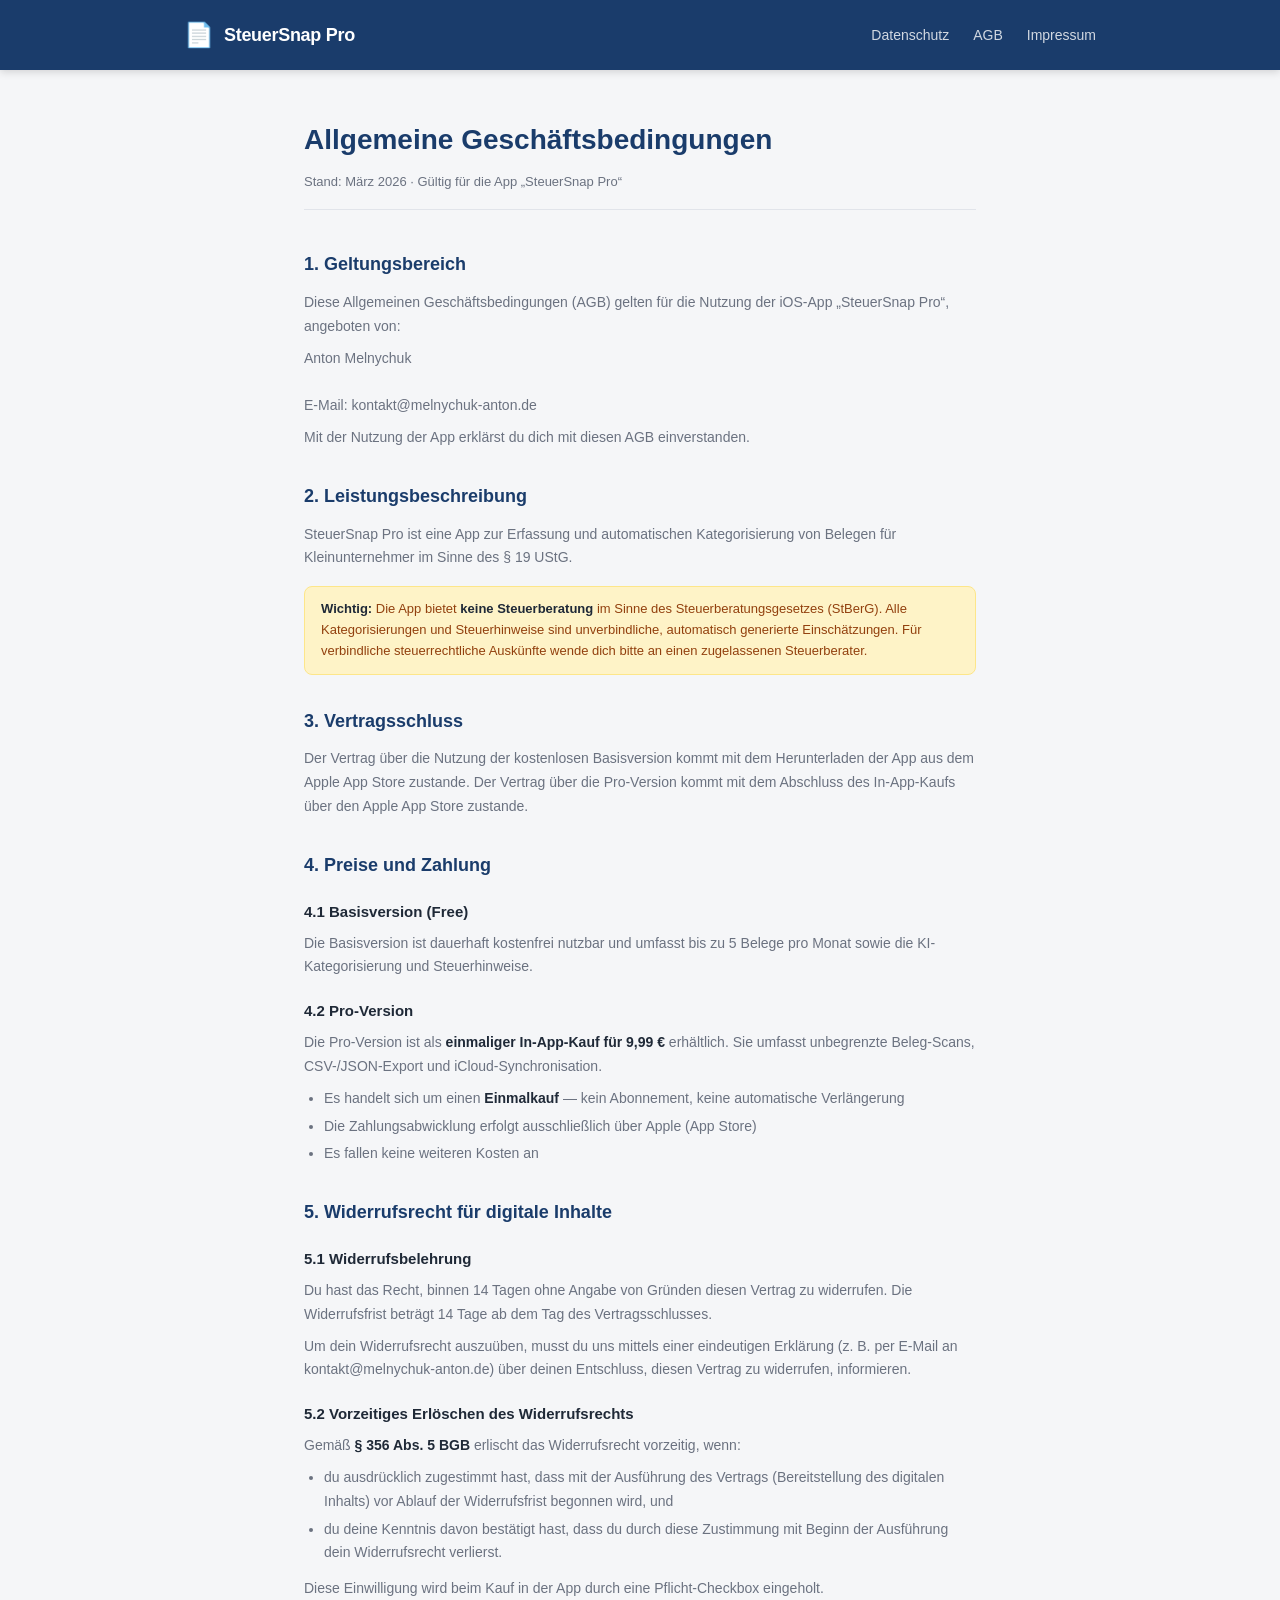
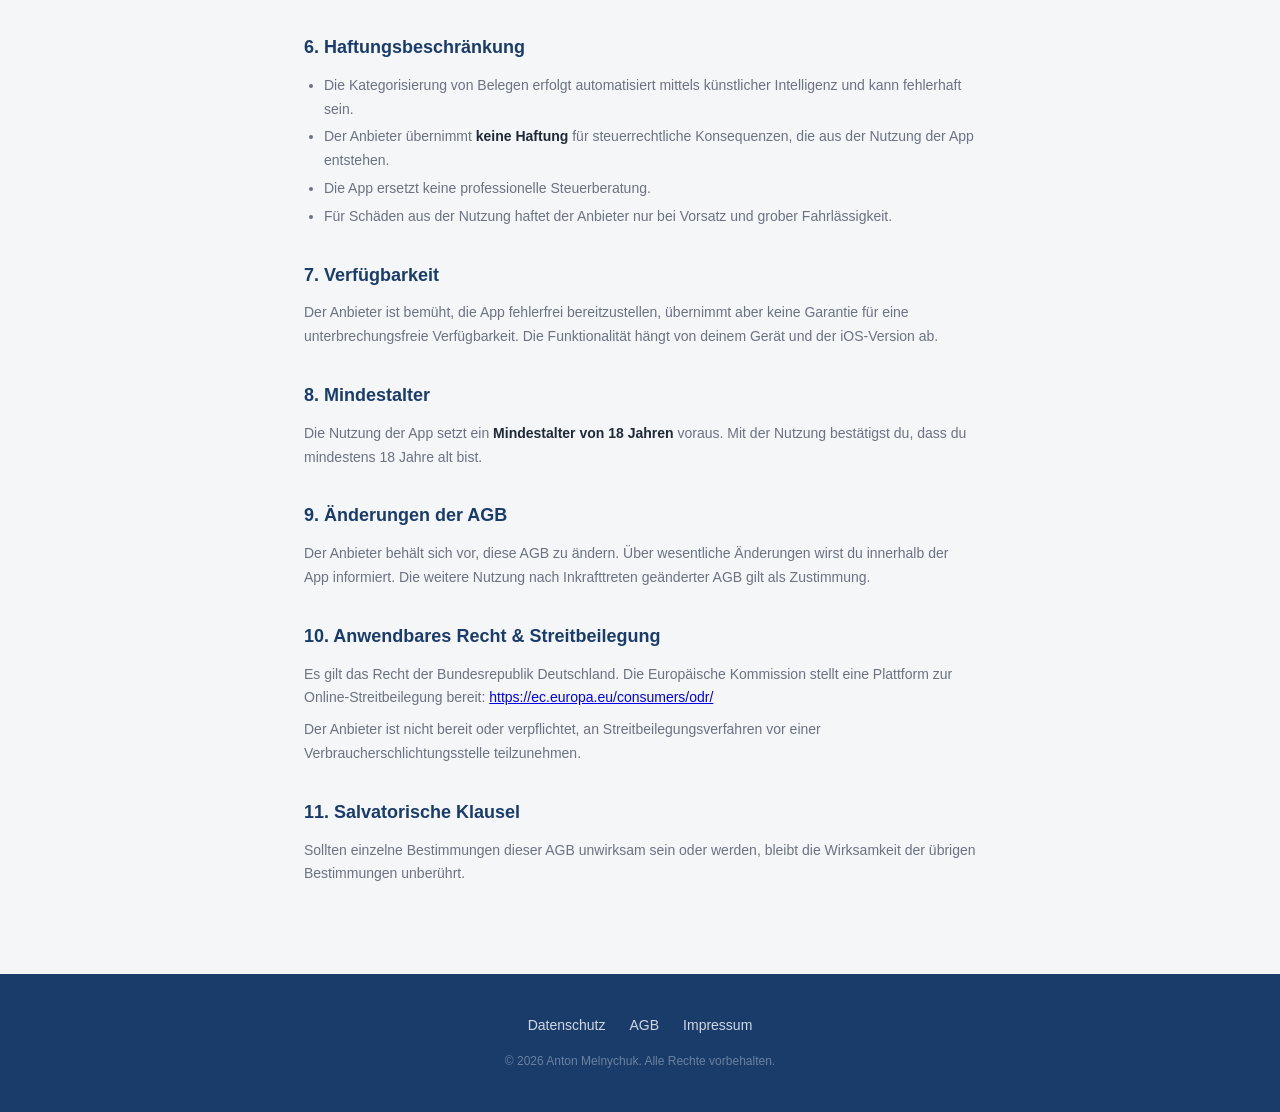
==== agb.html @ 7c4c87a4 "Initial commit: SteuerSnap Pro legal website - index.html: Landing page mit Features & Pricing - dat" ====
<!DOCTYPE html>
<html lang="de">
<head>
    <meta charset="UTF-8">
    <meta name="viewport" content="width=device-width, initial-scale=1.0">
    <title>AGB — SteuerSnap Pro</title>
    <meta name="description" content="Allgemeine Gesch&auml;ftsbedingungen f&uuml;r SteuerSnap Pro.">
    <link rel="stylesheet" href="style.css">
</head>
<body>
    <header class="site-header">
        <div class="container">
            <a href="index.html" class="logo">
                <span class="logo-icon">📄</span>
                <span class="logo-text">SteuerSnap Pro</span>
            </a>
            <nav>
                <a href="datenschutz.html">Datenschutz</a>
                <a href="agb.html">AGB</a>
                <a href="impressum.html">Impressum</a>
            </nav>
        </div>
    </header>

    <main class="legal-page">
        <div class="container">
            <h1>Allgemeine Gesch&auml;ftsbedingungen</h1>
            <p class="legal-meta">Stand: M&auml;rz 2026 &middot; G&uuml;ltig f&uuml;r die App &bdquo;SteuerSnap Pro&ldquo;</p>

            <h2>1. Geltungsbereich</h2>
            <p>Diese Allgemeinen Gesch&auml;ftsbedingungen (AGB) gelten f&uuml;r die Nutzung der iOS-App &bdquo;SteuerSnap Pro&ldquo;, angeboten von:</p>
            <p>
                Anton Melnychuk<br>
                <!-- [PRÜFEN: Adresse vor Launch einfügen] --><br>
                E-Mail: kontakt@melnychuk-anton.de
            </p>
            <p>Mit der Nutzung der App erkl&auml;rst du dich mit diesen AGB einverstanden.</p>

            <h2>2. Leistungsbeschreibung</h2>
            <p>SteuerSnap Pro ist eine App zur Erfassung und automatischen Kategorisierung von Belegen f&uuml;r Kleinunternehmer im Sinne des &sect; 19 UStG.</p>
            <div class="hinweis">
                <strong>Wichtig:</strong> Die App bietet <strong>keine Steuerberatung</strong> im Sinne des Steuerberatungsgesetzes (StBerG). Alle Kategorisierungen und Steuerhinweise sind unverbindliche, automatisch generierte Einsch&auml;tzungen. F&uuml;r verbindliche steuerrechtliche Ausk&uuml;nfte wende dich bitte an einen zugelassenen Steuerberater.
            </div>

            <h2>3. Vertragsschluss</h2>
            <p>Der Vertrag &uuml;ber die Nutzung der kostenlosen Basisversion kommt mit dem Herunterladen der App aus dem Apple App Store zustande. Der Vertrag &uuml;ber die Pro-Version kommt mit dem Abschluss des In-App-Kaufs &uuml;ber den Apple App Store zustande.</p>

            <h2>4. Preise und Zahlung</h2>
            <h3>4.1 Basisversion (Free)</h3>
            <p>Die Basisversion ist dauerhaft kostenfrei nutzbar und umfasst bis zu 5 Belege pro Monat sowie die KI-Kategorisierung und Steuerhinweise.</p>

            <h3>4.2 Pro-Version</h3>
            <p>Die Pro-Version ist als <strong>einmaliger In-App-Kauf f&uuml;r 9,99&nbsp;&euro;</strong> erh&auml;ltlich. Sie umfasst unbegrenzte Beleg-Scans, CSV-/JSON-Export und iCloud-Synchronisation.</p>
            <ul>
                <li>Es handelt sich um einen <strong>Einmalkauf</strong> &mdash; kein Abonnement, keine automatische Verl&auml;ngerung</li>
                <li>Die Zahlungsabwicklung erfolgt ausschlie&szlig;lich &uuml;ber Apple (App Store)</li>
                <li>Es fallen keine weiteren Kosten an</li>
            </ul>

            <h2>5. Widerrufsrecht f&uuml;r digitale Inhalte</h2>
            <h3>5.1 Widerrufsbelehrung</h3>
            <p>Du hast das Recht, binnen 14 Tagen ohne Angabe von Gr&uuml;nden diesen Vertrag zu widerrufen. Die Widerrufsfrist betr&auml;gt 14 Tage ab dem Tag des Vertragsschlusses.</p>
            <p>Um dein Widerrufsrecht auszu&uuml;ben, musst du uns mittels einer eindeutigen Erkl&auml;rung (z.&nbsp;B. per E-Mail an kontakt@melnychuk-anton.de) &uuml;ber deinen Entschluss, diesen Vertrag zu widerrufen, informieren.</p>

            <h3>5.2 Vorzeitiges Erl&ouml;schen des Widerrufsrechts</h3>
            <p>Gem&auml;&szlig; <strong>&sect; 356 Abs. 5 BGB</strong> erlischt das Widerrufsrecht vorzeitig, wenn:</p>
            <ul>
                <li>du ausdr&uuml;cklich zugestimmt hast, dass mit der Ausf&uuml;hrung des Vertrags (Bereitstellung des digitalen Inhalts) vor Ablauf der Widerrufsfrist begonnen wird, und</li>
                <li>du deine Kenntnis davon best&auml;tigt hast, dass du durch diese Zustimmung mit Beginn der Ausf&uuml;hrung dein Widerrufsrecht verlierst.</li>
            </ul>
            <p>Diese Einwilligung wird beim Kauf in der App durch eine Pflicht-Checkbox eingeholt.</p>

            <h2>6. Haftungsbeschr&auml;nkung</h2>
            <ul>
                <li>Die Kategorisierung von Belegen erfolgt automatisiert mittels k&uuml;nstlicher Intelligenz und kann fehlerhaft sein.</li>
                <li>Der Anbieter &uuml;bernimmt <strong>keine Haftung</strong> f&uuml;r steuerrechtliche Konsequenzen, die aus der Nutzung der App entstehen.</li>
                <li>Die App ersetzt keine professionelle Steuerberatung.</li>
                <li>F&uuml;r Sch&auml;den aus der Nutzung haftet der Anbieter nur bei Vorsatz und grober Fahrl&auml;ssigkeit.</li>
            </ul>

            <h2>7. Verf&uuml;gbarkeit</h2>
            <p>Der Anbieter ist bem&uuml;ht, die App fehlerfrei bereitzustellen, &uuml;bernimmt aber keine Garantie f&uuml;r eine unterbrechungsfreie Verf&uuml;gbarkeit. Die Funktionalit&auml;t h&auml;ngt von deinem Ger&auml;t und der iOS-Version ab.</p>

            <h2>8. Mindestalter</h2>
            <p>Die Nutzung der App setzt ein <strong>Mindestalter von 18 Jahren</strong> voraus. Mit der Nutzung best&auml;tigst du, dass du mindestens 18 Jahre alt bist.</p>

            <h2>9. &Auml;nderungen der AGB</h2>
            <p>Der Anbieter beh&auml;lt sich vor, diese AGB zu &auml;ndern. &Uuml;ber wesentliche &Auml;nderungen wirst du innerhalb der App informiert. Die weitere Nutzung nach Inkrafttreten ge&auml;nderter AGB gilt als Zustimmung.</p>

            <h2>10. Anwendbares Recht &amp; Streitbeilegung</h2>
            <p>Es gilt das Recht der Bundesrepublik Deutschland. Die Europ&auml;ische Kommission stellt eine Plattform zur Online-Streitbeilegung bereit: <a href="https://ec.europa.eu/consumers/odr/" target="_blank" rel="noopener">https://ec.europa.eu/consumers/odr/</a></p>
            <p>Der Anbieter ist nicht bereit oder verpflichtet, an Streitbeilegungsverfahren vor einer Verbraucherschlichtungsstelle teilzunehmen.</p>

            <h2>11. Salvatorische Klausel</h2>
            <p>Sollten einzelne Bestimmungen dieser AGB unwirksam sein oder werden, bleibt die Wirksamkeit der &uuml;brigen Bestimmungen unber&uuml;hrt.</p>
        </div>
    </main>

    <footer>
        <div class="container">
            <div class="footer-links">
                <a href="datenschutz.html">Datenschutz</a>
                <a href="agb.html">AGB</a>
                <a href="impressum.html">Impressum</a>
            </div>
            <p class="footer-copy">&copy; 2026 Anton Melnychuk. Alle Rechte vorbehalten.</p>
        </div>
    </footer>
</body>
</html>
---- style.css ----
/* ─── SteuerSnap Pro — Website Stylesheet ───────────────────────────────── */
/* Design: Behördlich-sachlich, Dunkelblau + Weiß, SF Pro-ähnlich           */

:root {
    --blau-dunkel: #1A3C6B;
    --blau-mittel: #2A5298;
    --blau-hell: #3D6BB5;
    --blau-accent: #4A90D9;
    --grau-hintergrund: #F5F6F8;
    --grau-karte: #FFFFFF;
    --grau-rand: #E1E4EA;
    --grau-text: #6B7280;
    --text-dunkel: #1F2937;
    --text-hell: #FFFFFF;
    --success: #059669;
    --muted: #9CA3AF;
    --radius: 12px;
    --radius-sm: 8px;
    --max-width: 960px;
}

* {
    margin: 0;
    padding: 0;
    box-sizing: border-box;
}

body {
    font-family: -apple-system, BlinkMacSystemFont, "SF Pro Text", "Segoe UI", Roboto, Helvetica, Arial, sans-serif;
    color: var(--text-dunkel);
    background: var(--grau-hintergrund);
    line-height: 1.6;
    -webkit-font-smoothing: antialiased;
}

.container {
    max-width: var(--max-width);
    margin: 0 auto;
    padding: 0 24px;
}

/* ─── Header ────────────────────────────────────────────────────────────── */

.site-header {
    background: var(--blau-dunkel);
    padding: 16px 0;
    position: sticky;
    top: 0;
    z-index: 100;
    box-shadow: 0 2px 8px rgba(0, 0, 0, 0.15);
}

.site-header .container {
    display: flex;
    justify-content: space-between;
    align-items: center;
}

.logo {
    display: flex;
    align-items: center;
    gap: 10px;
    text-decoration: none;
    color: var(--text-hell);
}

.logo-icon {
    font-size: 24px;
}

.logo-text {
    font-size: 18px;
    font-weight: 700;
    letter-spacing: -0.3px;
    color: var(--text-hell);
}

nav {
    display: flex;
    gap: 24px;
}

nav a {
    color: rgba(255, 255, 255, 0.8);
    text-decoration: none;
    font-size: 14px;
    font-weight: 500;
    transition: color 0.2s;
}

nav a:hover {
    color: var(--text-hell);
}

/* ─── Hero ──────────────────────────────────────────────────────────────── */

.hero {
    background: linear-gradient(135deg, var(--blau-dunkel) 0%, var(--blau-mittel) 100%);
    padding: 80px 0 72px;
    text-align: center;
    color: var(--text-hell);
}

.hero h1 {
    font-size: 42px;
    font-weight: 800;
    line-height: 1.15;
    letter-spacing: -0.5px;
    margin-bottom: 20px;
}

.hero .accent {
    color: #7CB9FF;
}

.hero .subtitle {
    font-size: 17px;
    line-height: 1.6;
    max-width: 580px;
    margin: 0 auto 32px;
    opacity: 0.9;
}

.badges {
    display: flex;
    justify-content: center;
    gap: 12px;
    flex-wrap: wrap;
}

.badge {
    display: inline-flex;
    align-items: center;
    gap: 6px;
    padding: 8px 16px;
    background: rgba(255, 255, 255, 0.12);
    border: 1px solid rgba(255, 255, 255, 0.2);
    border-radius: 20px;
    font-size: 13px;
    font-weight: 600;
}

/* ─── Features ──────────────────────────────────────────────────────────── */

.features {
    padding: 64px 0;
}

.features h2,
.pricing h2 {
    text-align: center;
    font-size: 28px;
    font-weight: 700;
    margin-bottom: 40px;
    color: var(--blau-dunkel);
}

.feature-grid {
    display: grid;
    grid-template-columns: repeat(3, 1fr);
    gap: 24px;
}

.feature-card {
    background: var(--grau-karte);
    border: 1px solid var(--grau-rand);
    border-radius: var(--radius);
    padding: 32px 24px;
    text-align: center;
}

.feature-number {
    width: 40px;
    height: 40px;
    border-radius: 50%;
    background: var(--blau-dunkel);
    color: var(--text-hell);
    font-size: 18px;
    font-weight: 700;
    display: inline-flex;
    align-items: center;
    justify-content: center;
    margin-bottom: 16px;
}

.feature-card h3 {
    font-size: 17px;
    font-weight: 700;
    margin-bottom: 8px;
    color: var(--blau-dunkel);
}

.feature-card p {
    font-size: 14px;
    color: var(--grau-text);
    line-height: 1.5;
}

/* ─── Pricing ───────────────────────────────────────────────────────────── */

.pricing {
    padding: 64px 0;
    background: white;
}

.pricing-grid {
    display: grid;
    grid-template-columns: repeat(2, 1fr);
    gap: 24px;
    max-width: 640px;
    margin: 0 auto;
}

.price-card {
    background: var(--grau-hintergrund);
    border: 1px solid var(--grau-rand);
    border-radius: var(--radius);
    padding: 32px 24px;
    text-align: center;
    position: relative;
}

.price-card.featured {
    background: white;
    border: 2px solid var(--blau-accent);
    box-shadow: 0 4px 24px rgba(42, 82, 152, 0.12);
}

.price-badge {
    position: absolute;
    top: -12px;
    left: 50%;
    transform: translateX(-50%);
    background: var(--blau-dunkel);
    color: white;
    padding: 4px 16px;
    border-radius: 12px;
    font-size: 12px;
    font-weight: 700;
}

.price-card h3 {
    font-size: 20px;
    font-weight: 700;
    color: var(--blau-dunkel);
    margin-bottom: 8px;
}

.price {
    font-size: 36px;
    font-weight: 800;
    color: var(--text-dunkel);
    margin-bottom: 4px;
}

.price-note {
    font-size: 13px;
    color: var(--grau-text);
    margin-bottom: 16px;
}

.price-card ul {
    list-style: none;
    text-align: left;
}

.price-card li {
    padding: 8px 0;
    font-size: 14px;
    border-top: 1px solid var(--grau-rand);
    display: flex;
    align-items: center;
    gap: 8px;
}

.price-card li.yes::before {
    content: "✓";
    color: var(--success);
    font-weight: 700;
}

.price-card li.no::before {
    content: "—";
    color: var(--muted);
    font-weight: 400;
}

.price-card li.no {
    color: var(--muted);
}

/* ─── Legal Pages ───────────────────────────────────────────────────────── */

.legal-page {
    padding: 48px 0 80px;
}

.legal-page .container {
    max-width: 720px;
}

.legal-page h1 {
    font-size: 28px;
    font-weight: 800;
    color: var(--blau-dunkel);
    margin-bottom: 8px;
}

.legal-page .legal-meta {
    font-size: 13px;
    color: var(--grau-text);
    margin-bottom: 40px;
    padding-bottom: 16px;
    border-bottom: 1px solid var(--grau-rand);
}

.legal-page h2 {
    font-size: 18px;
    font-weight: 700;
    color: var(--blau-dunkel);
    margin-top: 32px;
    margin-bottom: 12px;
}

.legal-page h3 {
    font-size: 15px;
    font-weight: 600;
    color: var(--text-dunkel);
    margin-top: 20px;
    margin-bottom: 8px;
}

.legal-page p,
.legal-page li {
    font-size: 14px;
    line-height: 1.7;
    color: var(--grau-text);
    margin-bottom: 8px;
}

.legal-page ul {
    padding-left: 20px;
    margin-bottom: 12px;
}

.legal-page li {
    margin-bottom: 4px;
}

.legal-page strong {
    color: var(--text-dunkel);
}

.legal-page .hinweis {
    background: #FEF3C7;
    border: 1px solid #FDE68A;
    border-radius: var(--radius-sm);
    padding: 12px 16px;
    font-size: 13px;
    color: #92400E;
    margin: 16px 0;
}

/* ─── Footer ────────────────────────────────────────────────────────────── */

footer {
    background: var(--blau-dunkel);
    color: rgba(255, 255, 255, 0.7);
    padding: 40px 0;
    text-align: center;
}

.footer-links {
    display: flex;
    justify-content: center;
    gap: 24px;
    margin-bottom: 16px;
}

.footer-links a {
    color: rgba(255, 255, 255, 0.8);
    text-decoration: none;
    font-size: 14px;
    font-weight: 500;
}

.footer-links a:hover {
    color: white;
}

.footer-note {
    font-size: 12px;
    max-width: 500px;
    margin: 0 auto 12px;
    opacity: 0.6;
}

.footer-copy {
    font-size: 12px;
    opacity: 0.5;
}

/* ─── Responsive ────────────────────────────────────────────────────────── */

@media (max-width: 768px) {
    .hero h1 {
        font-size: 30px;
    }

    .hero .subtitle {
        font-size: 15px;
    }

    .feature-grid {
        grid-template-columns: 1fr;
        gap: 16px;
    }

    .pricing-grid {
        grid-template-columns: 1fr;
    }

    nav {
        gap: 16px;
    }

    nav a {
        font-size: 13px;
    }

    .badges {
        gap: 8px;
    }

    .badge {
        font-size: 12px;
        padding: 6px 12px;
    }
}

@media (max-width: 480px) {
    .site-header .container {
        flex-direction: column;
        gap: 12px;
    }

    .hero {
        padding: 48px 0 40px;
    }

    .hero h1 {
        font-size: 26px;
    }
}
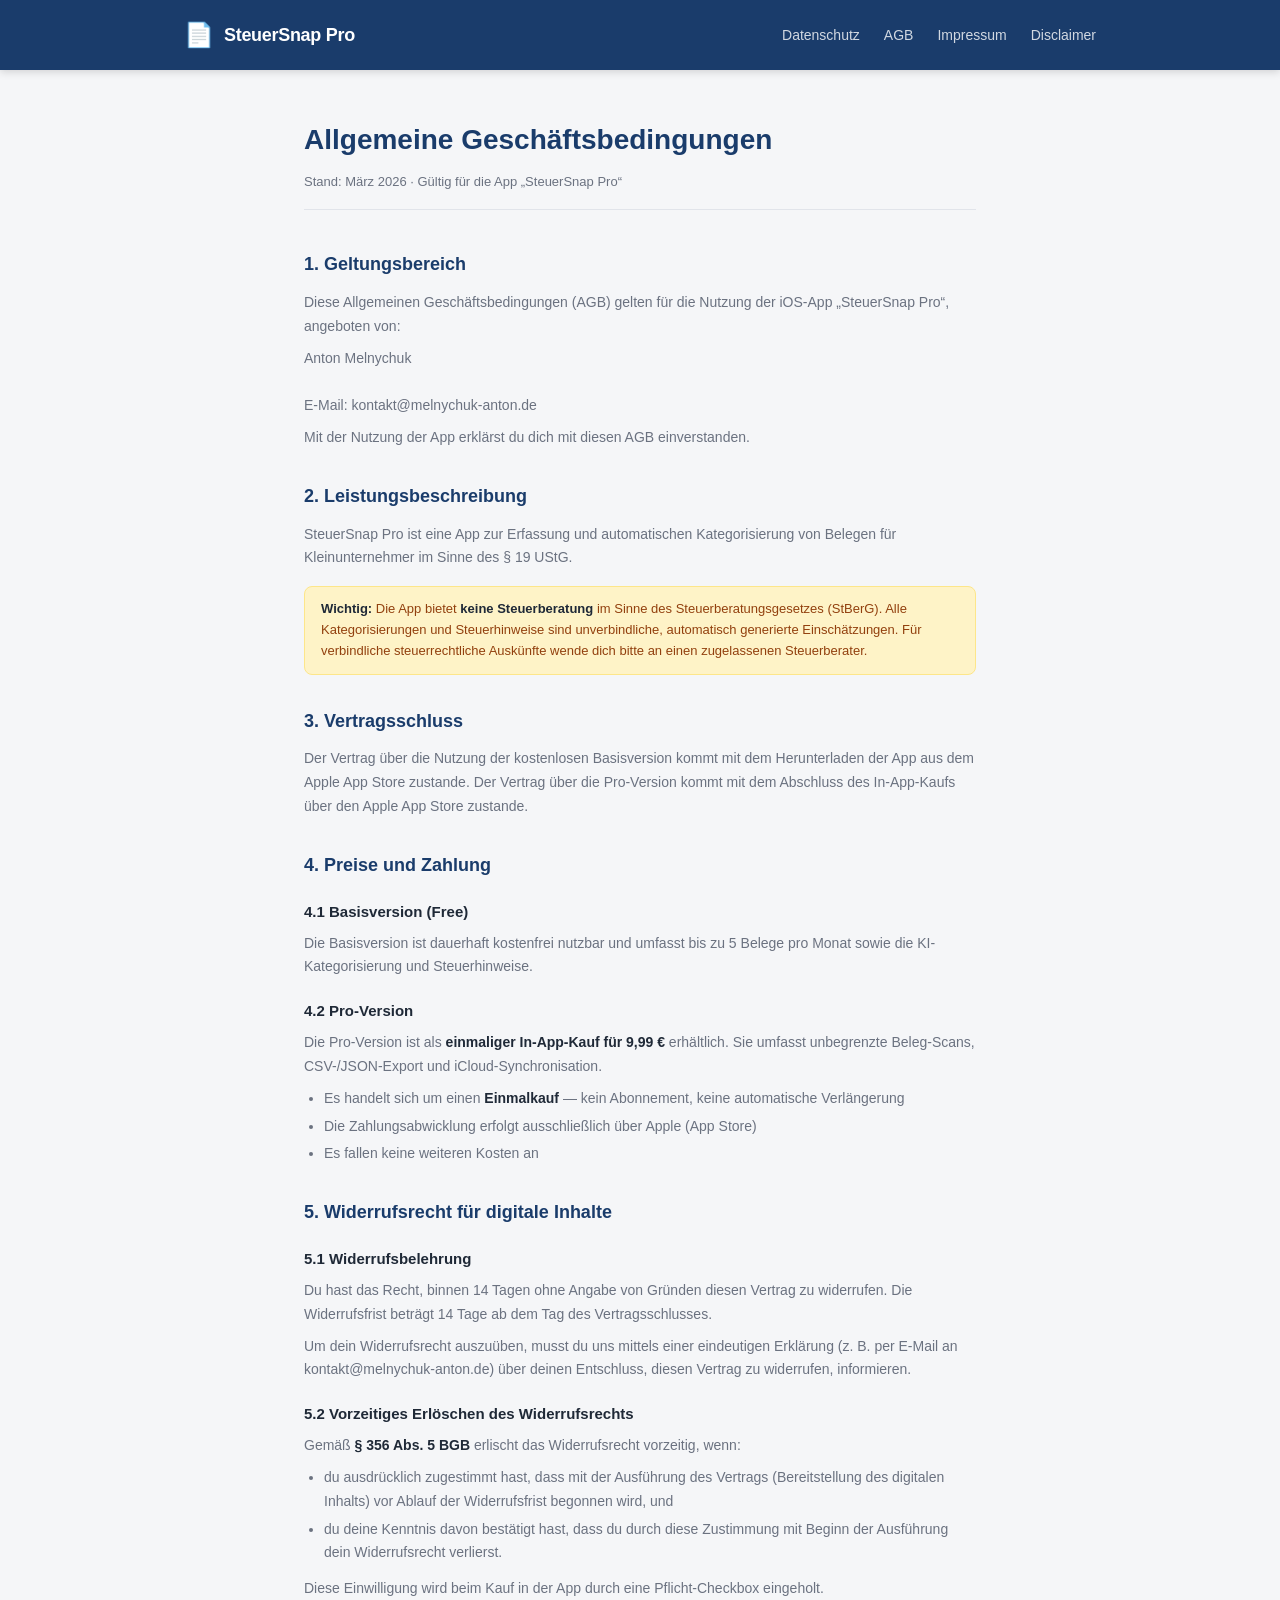
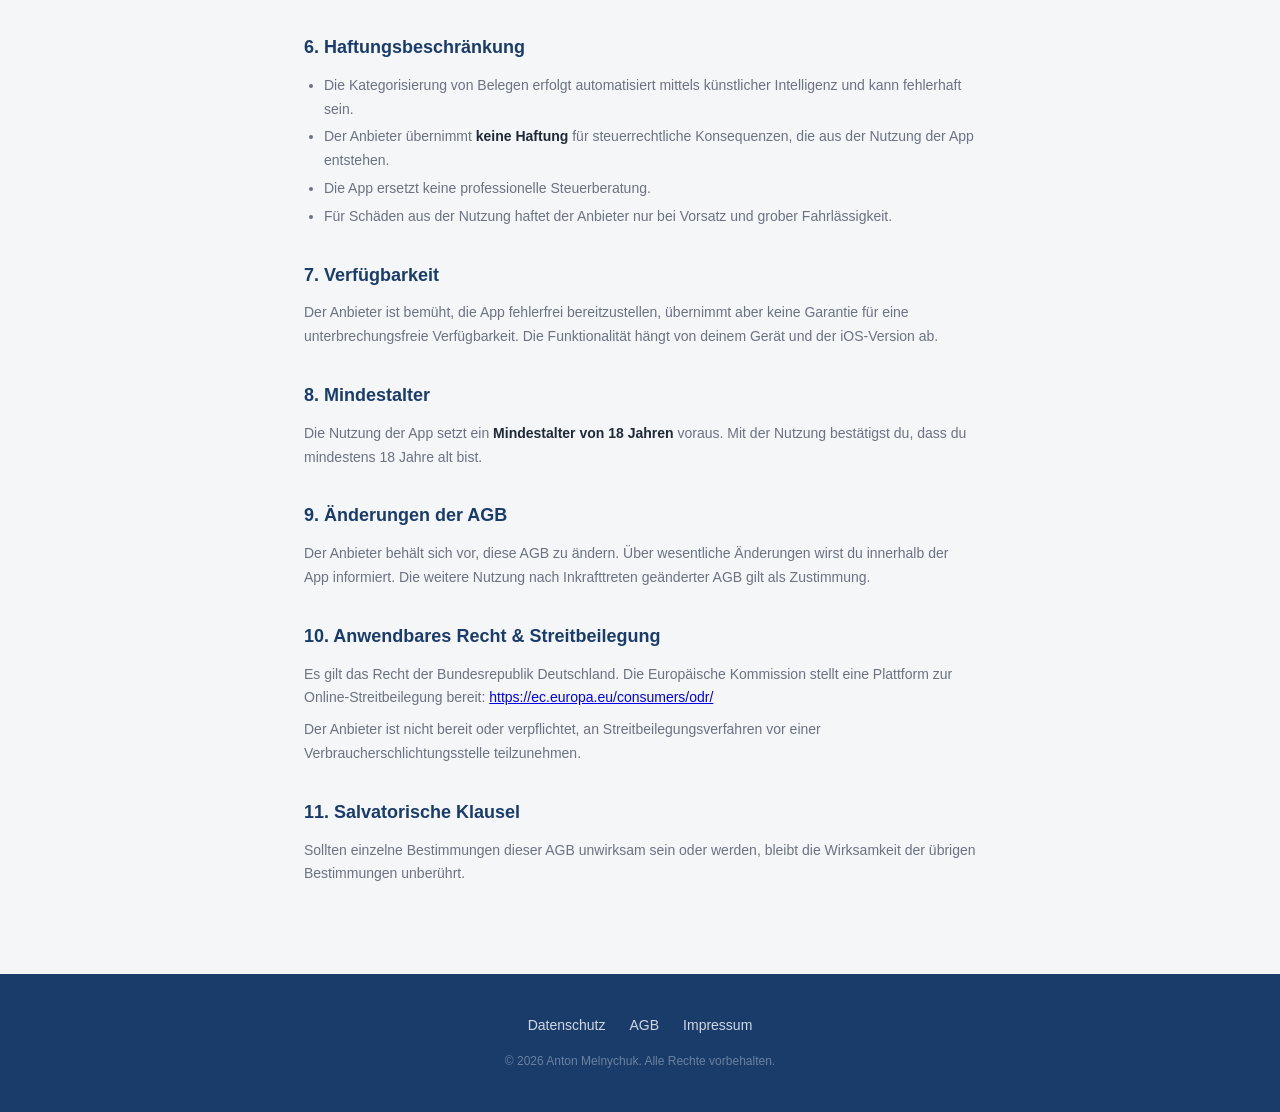
==== commit 479a2d5c: "feat(legal): Disclaimer-Seite + Navigation erweitert - disclaimer.html: Haftungsausschluss im besteh" ====
--- a/agb.html
+++ b/agb.html
@@ -18,6 +18,7 @@
                 <a href="datenschutz.html">Datenschutz</a>
                 <a href="agb.html">AGB</a>
                 <a href="impressum.html">Impressum</a>
+                <a href="disclaimer.html">Disclaimer</a>
             </nav>
         </div>
     </header>
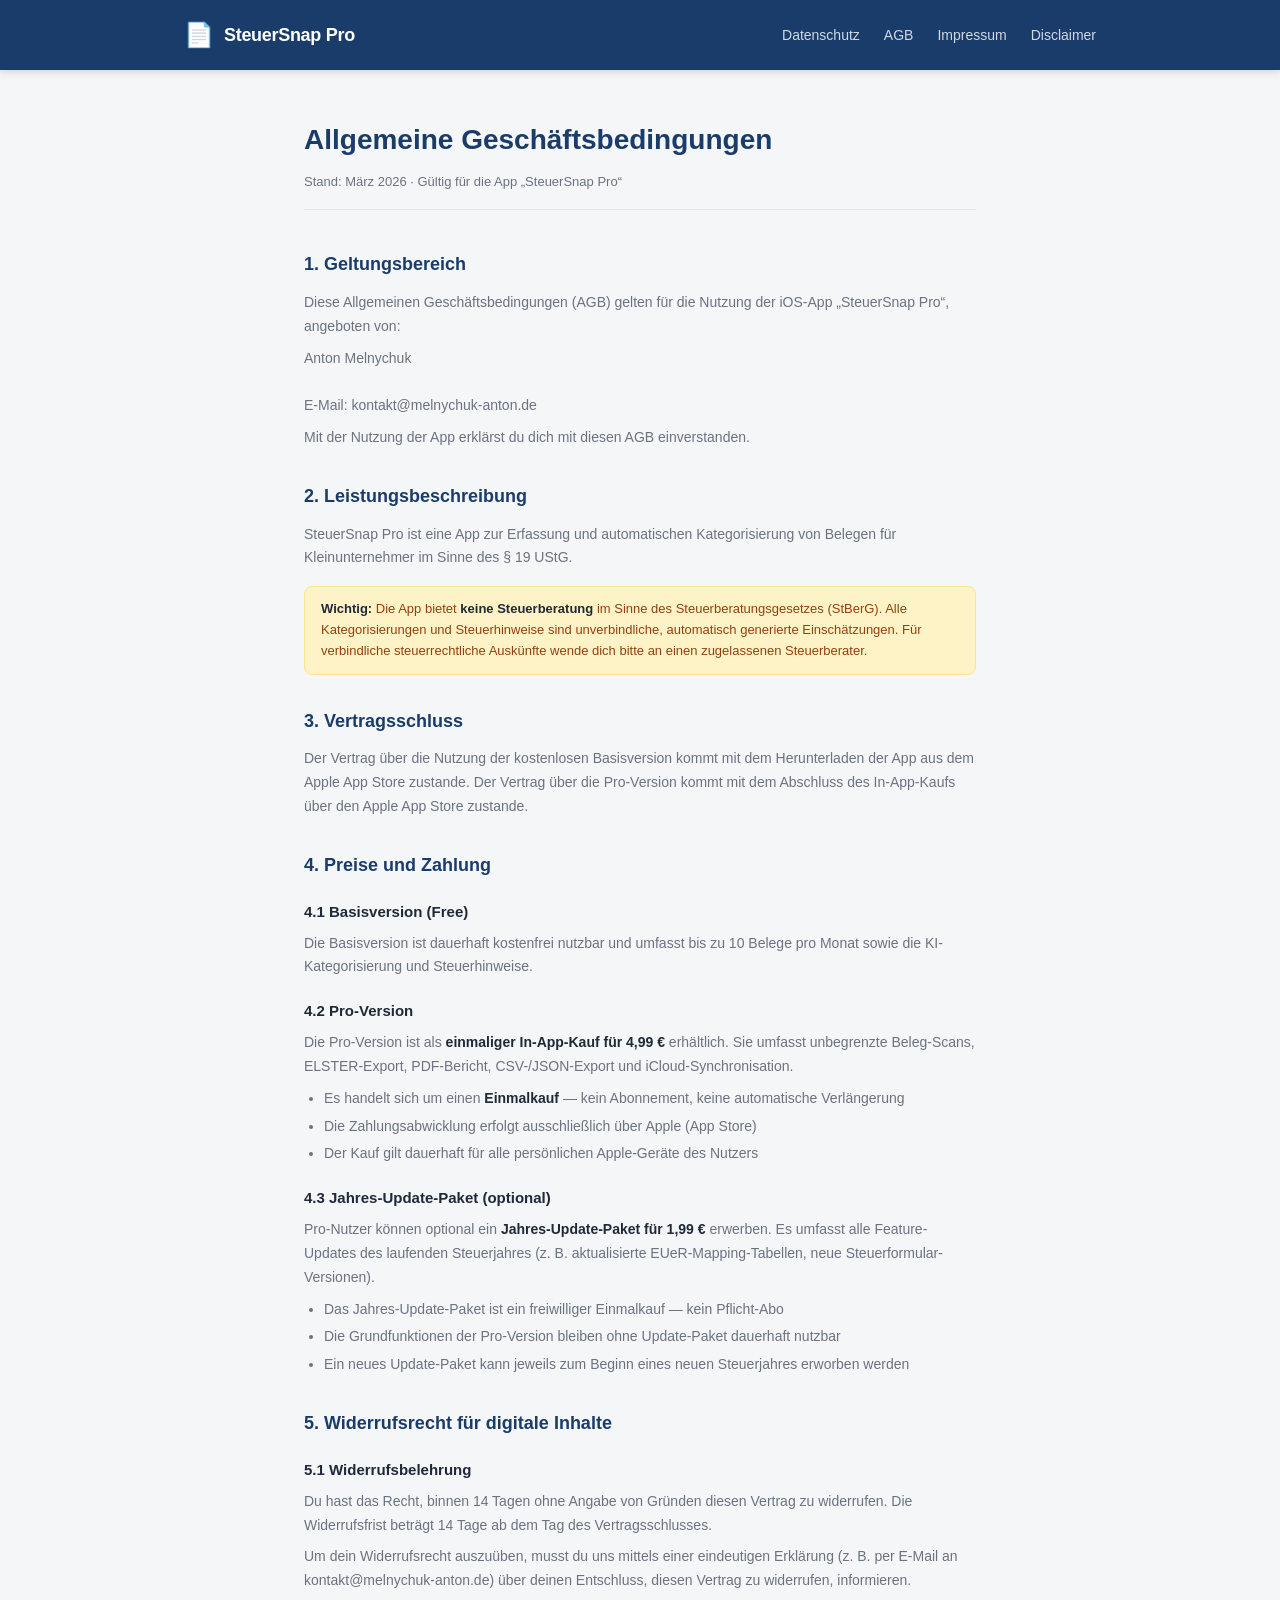
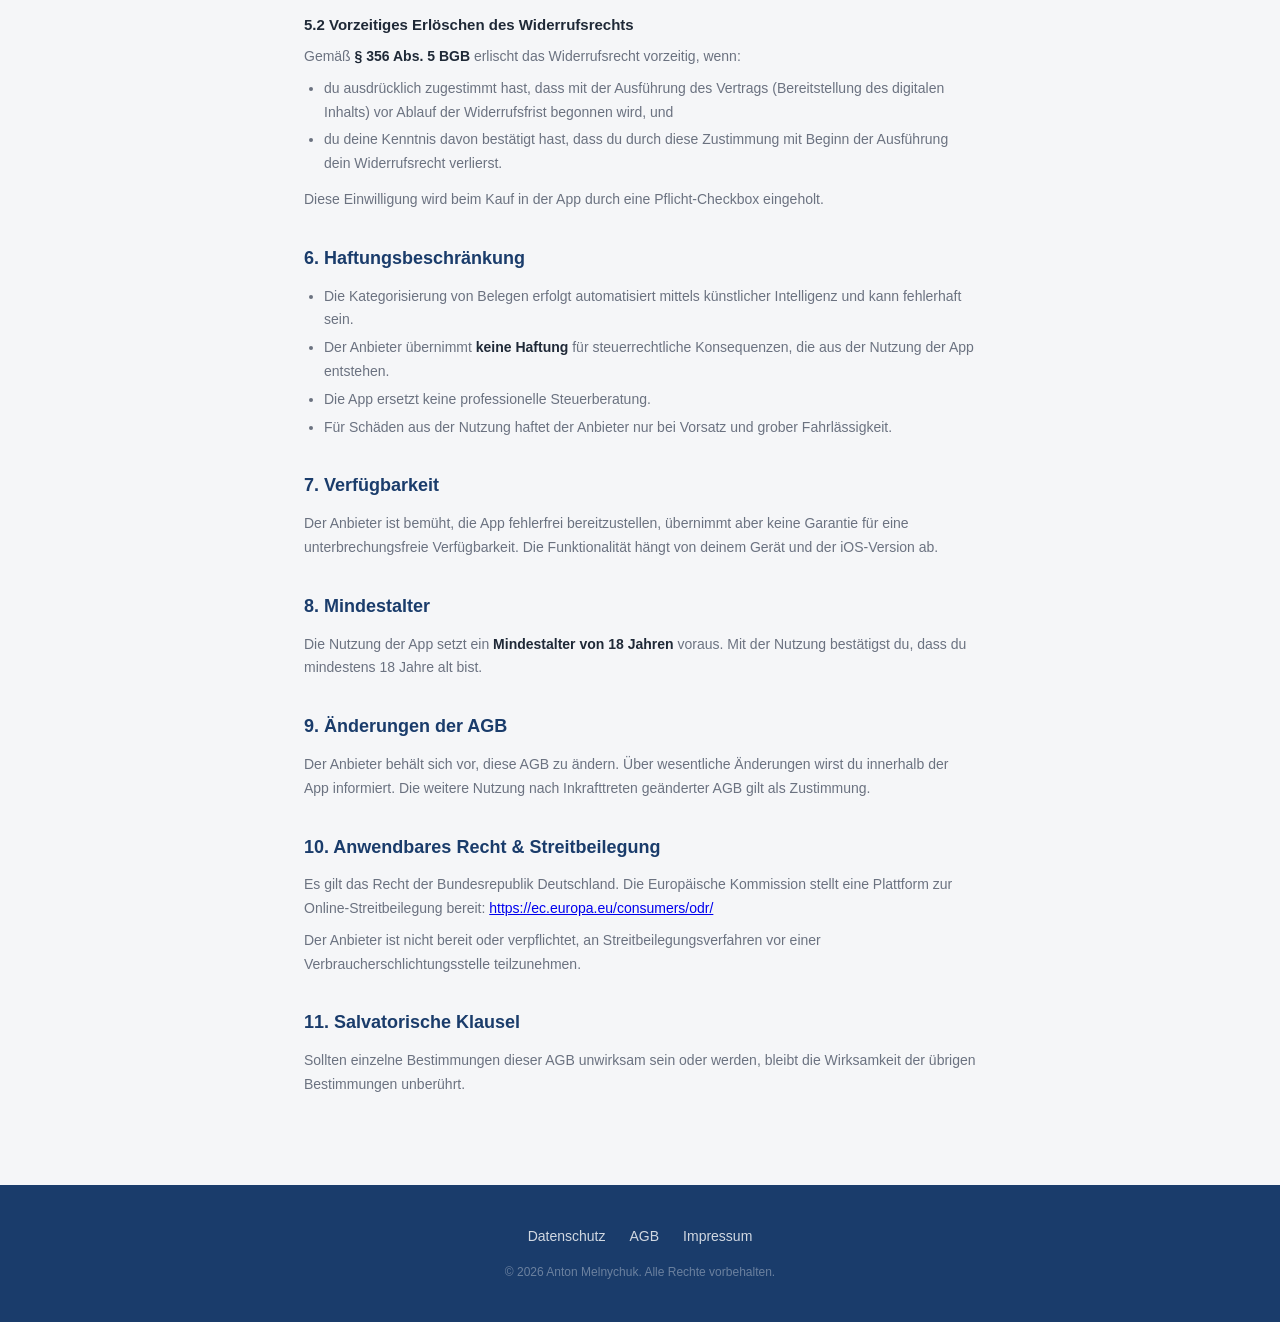
==== commit 94b28753: "feat(agb): Preismodell aktualisiert — 4,99 EUR + Update-Paket 1,99 EUR - Pro-Version: 9,99 → 4,99 EU" ====
--- a/agb.html
+++ b/agb.html
@@ -48,14 +48,22 @@
 
             <h2>4. Preise und Zahlung</h2>
             <h3>4.1 Basisversion (Free)</h3>
-            <p>Die Basisversion ist dauerhaft kostenfrei nutzbar und umfasst bis zu 5 Belege pro Monat sowie die KI-Kategorisierung und Steuerhinweise.</p>
+            <p>Die Basisversion ist dauerhaft kostenfrei nutzbar und umfasst bis zu 10 Belege pro Monat sowie die KI-Kategorisierung und Steuerhinweise.</p>
 
             <h3>4.2 Pro-Version</h3>
-            <p>Die Pro-Version ist als <strong>einmaliger In-App-Kauf f&uuml;r 9,99&nbsp;&euro;</strong> erh&auml;ltlich. Sie umfasst unbegrenzte Beleg-Scans, CSV-/JSON-Export und iCloud-Synchronisation.</p>
+            <p>Die Pro-Version ist als <strong>einmaliger In-App-Kauf f&uuml;r 4,99&nbsp;&euro;</strong> erh&auml;ltlich. Sie umfasst unbegrenzte Beleg-Scans, ELSTER-Export, PDF-Bericht, CSV-/JSON-Export und iCloud-Synchronisation.</p>
             <ul>
                 <li>Es handelt sich um einen <strong>Einmalkauf</strong> &mdash; kein Abonnement, keine automatische Verl&auml;ngerung</li>
                 <li>Die Zahlungsabwicklung erfolgt ausschlie&szlig;lich &uuml;ber Apple (App Store)</li>
-                <li>Es fallen keine weiteren Kosten an</li>
+                <li>Der Kauf gilt dauerhaft f&uuml;r alle pers&ouml;nlichen Apple-Ger&auml;te des Nutzers</li>
+            </ul>
+
+            <h3>4.3 Jahres-Update-Paket (optional)</h3>
+            <p>Pro-Nutzer k&ouml;nnen optional ein <strong>Jahres-Update-Paket f&uuml;r 1,99&nbsp;&euro;</strong> erwerben. Es umfasst alle Feature-Updates des laufenden Steuerjahres (z.&nbsp;B. aktualisierte EUeR-Mapping-Tabellen, neue Steuerformular-Versionen).</p>
+            <ul>
+                <li>Das Jahres-Update-Paket ist ein freiwilliger Einmalkauf &mdash; kein Pflicht-Abo</li>
+                <li>Die Grundfunktionen der Pro-Version bleiben ohne Update-Paket dauerhaft nutzbar</li>
+                <li>Ein neues Update-Paket kann jeweils zum Beginn eines neuen Steuerjahres erworben werden</li>
             </ul>
 
             <h2>5. Widerrufsrecht f&uuml;r digitale Inhalte</h2>
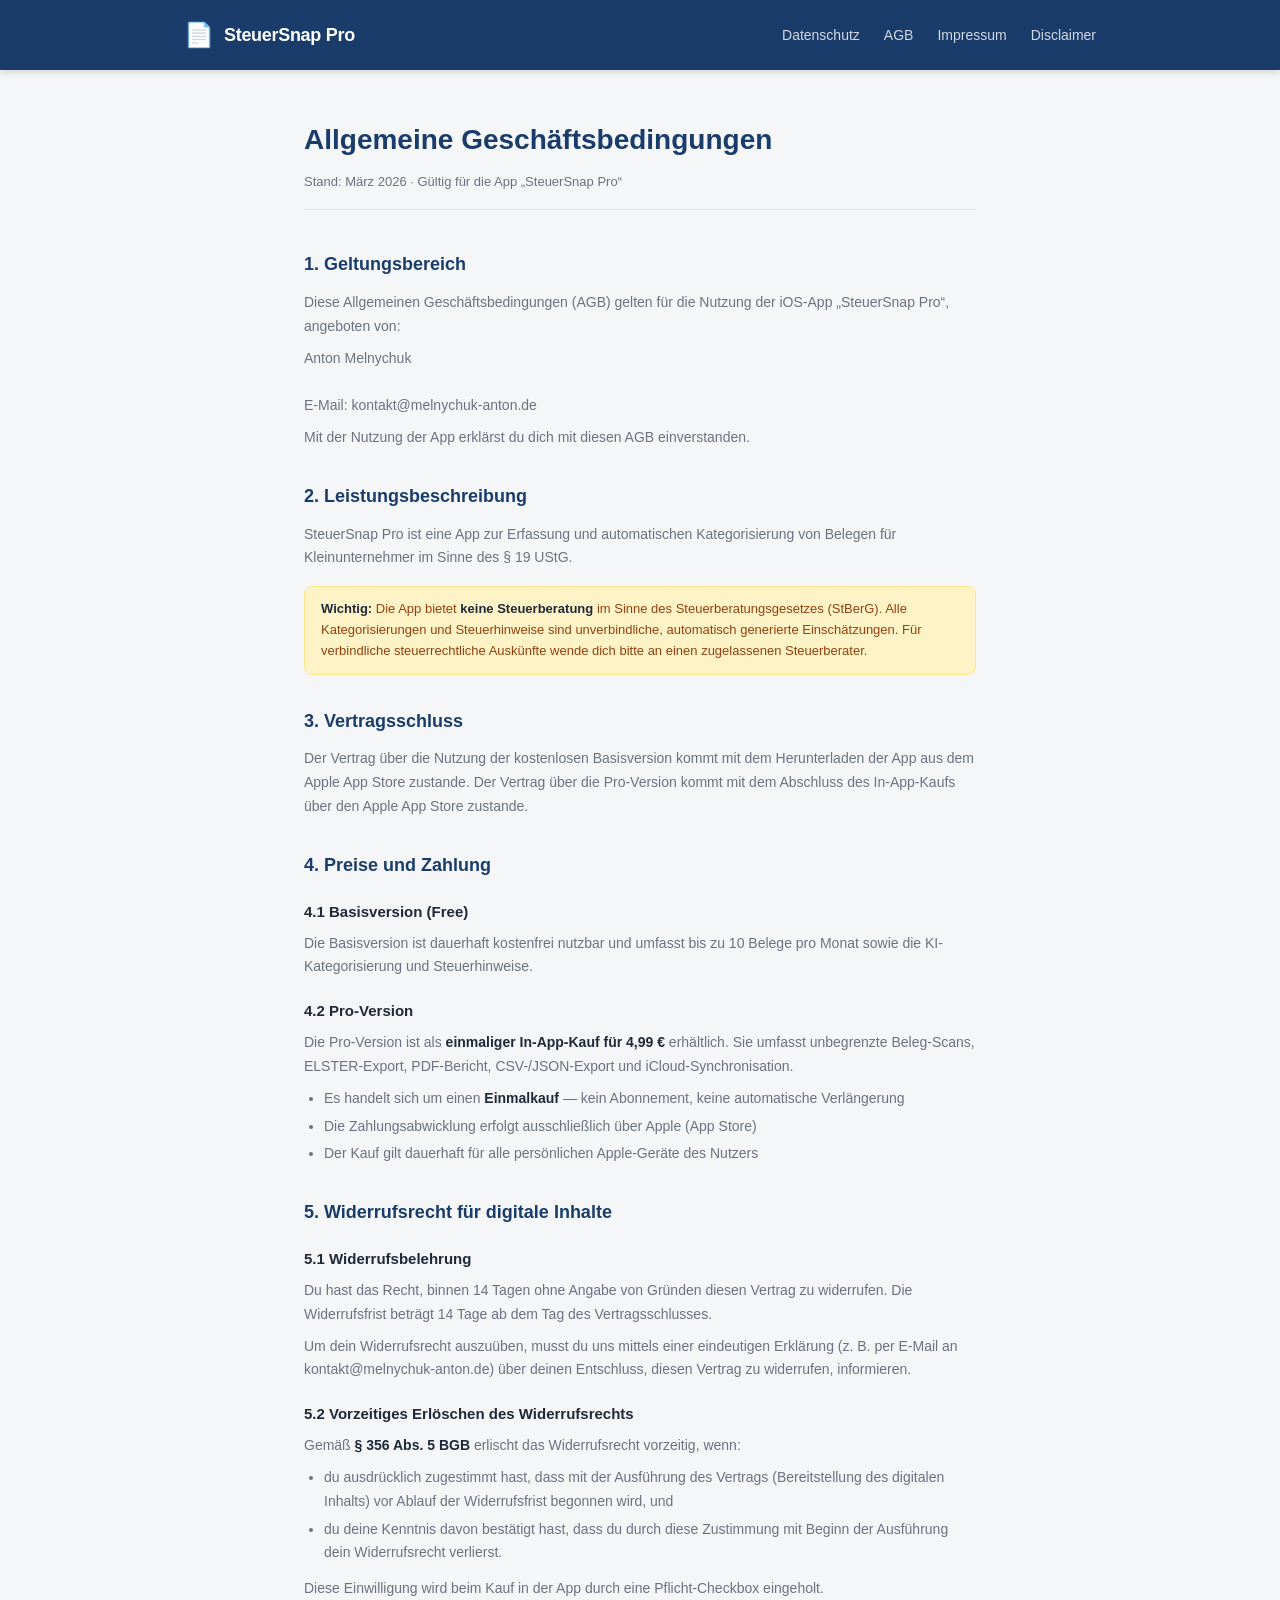
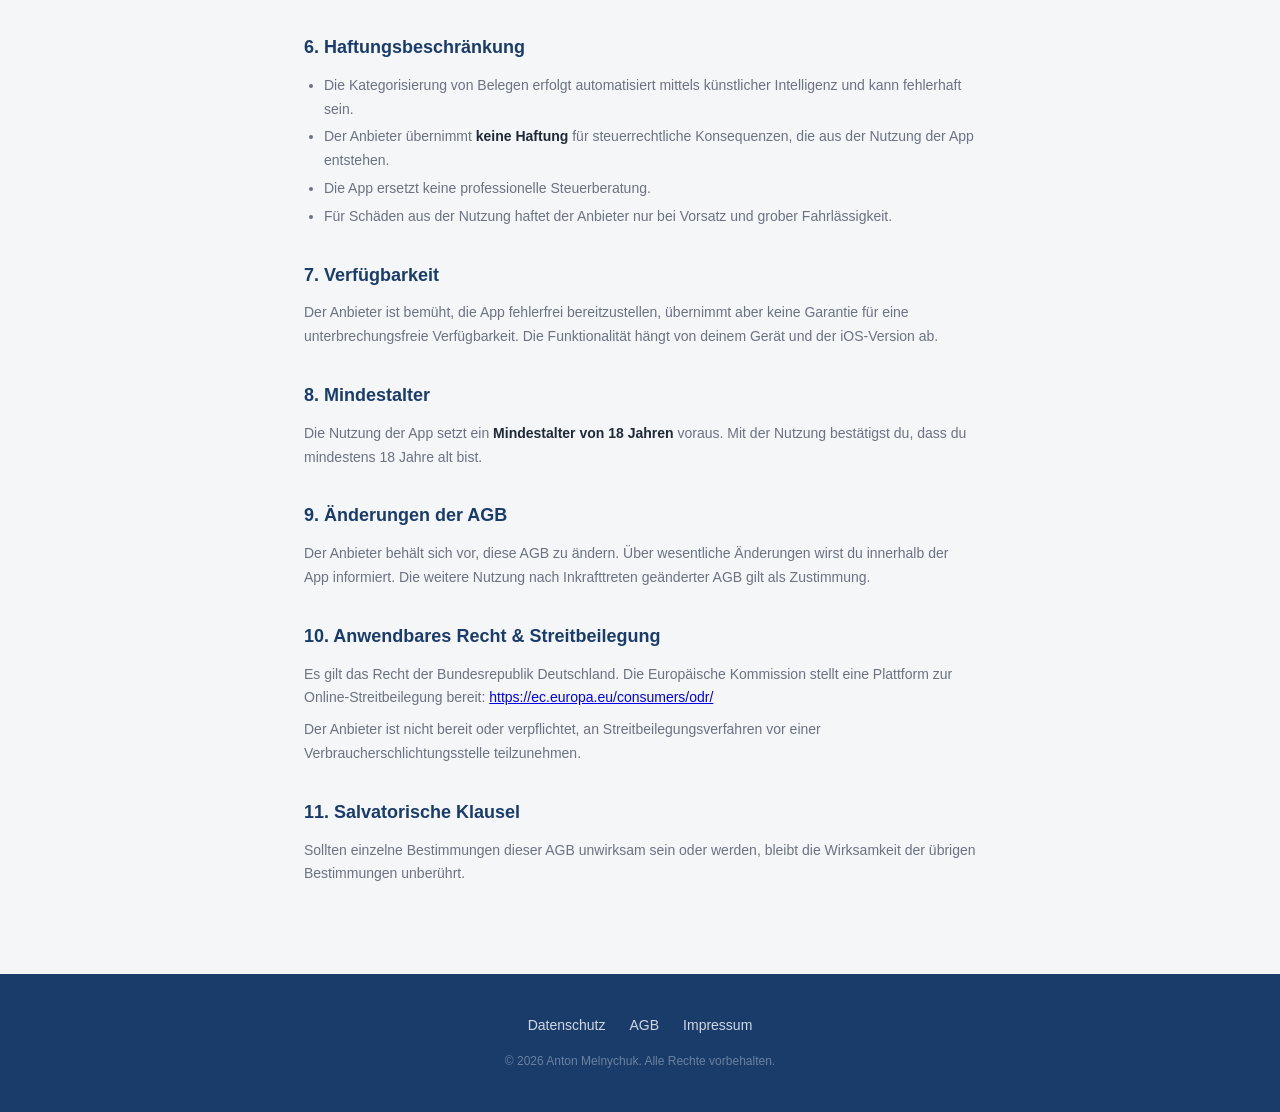
==== commit 90106a20: "fix(agb): Jahres-Update-Paket §4.3 entfernt" ====
--- a/agb.html
+++ b/agb.html
@@ -58,13 +58,6 @@
                 <li>Der Kauf gilt dauerhaft f&uuml;r alle pers&ouml;nlichen Apple-Ger&auml;te des Nutzers</li>
             </ul>
 
-            <h3>4.3 Jahres-Update-Paket (optional)</h3>
-            <p>Pro-Nutzer k&ouml;nnen optional ein <strong>Jahres-Update-Paket f&uuml;r 1,99&nbsp;&euro;</strong> erwerben. Es umfasst alle Feature-Updates des laufenden Steuerjahres (z.&nbsp;B. aktualisierte EUeR-Mapping-Tabellen, neue Steuerformular-Versionen).</p>
-            <ul>
-                <li>Das Jahres-Update-Paket ist ein freiwilliger Einmalkauf &mdash; kein Pflicht-Abo</li>
-                <li>Die Grundfunktionen der Pro-Version bleiben ohne Update-Paket dauerhaft nutzbar</li>
-                <li>Ein neues Update-Paket kann jeweils zum Beginn eines neuen Steuerjahres erworben werden</li>
-            </ul>
 
             <h2>5. Widerrufsrecht f&uuml;r digitale Inhalte</h2>
             <h3>5.1 Widerrufsbelehrung</h3>
